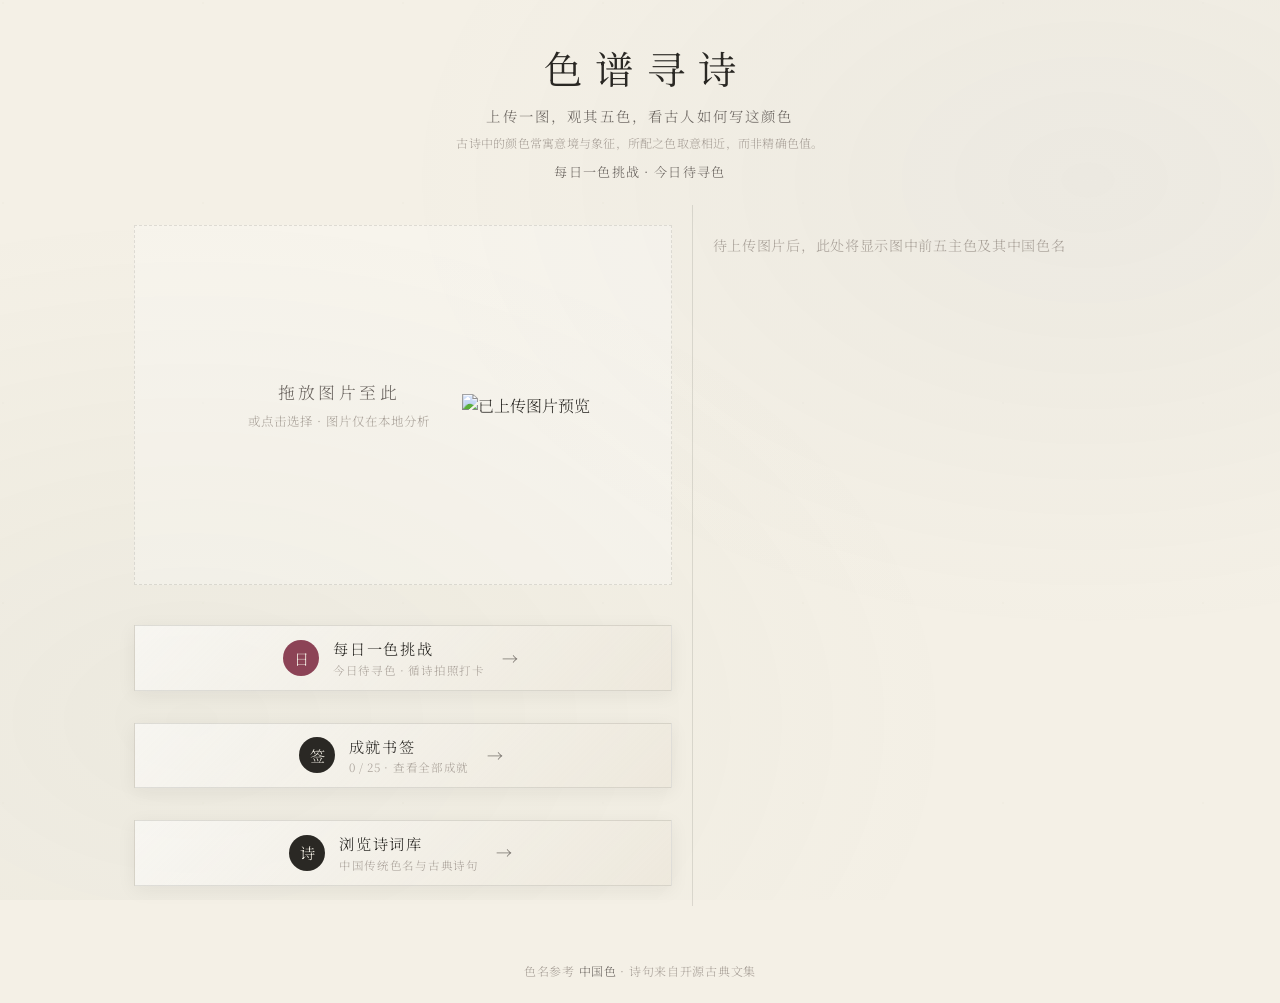
==== index.html @ b38a72d4 "Show refined color glosses on detection cards and bundle for deploy Co-authored-by: Cursor <cursorag" ====
<!DOCTYPE html>
<html lang="zh-CN">
<head>
  <meta charset="UTF-8">
  <meta name="viewport" content="width=device-width, initial-scale=1.0">
  <title>色谱寻诗</title>
  <link rel="preconnect" href="https://fonts.googleapis.com">
  <link rel="preconnect" href="https://fonts.gstatic.com" crossorigin>
  <link href="https://fonts.googleapis.com/css2?family=Noto+Serif+SC:wght@300;400&display=swap" rel="stylesheet">
  <link rel="stylesheet" href="css/style.css">
</head>
<body>
  <div class="page">
    <header class="site-header">
      <h1>色谱寻诗</h1>
      <p class="tagline">上传一图，观其五色，看古人如何写这颜色</p>
      <p class="site-note">古诗中的颜色常寓意境与象征，所配之色取意相近，而非精确色值。</p>
      <p class="site-daily-link"><a href="daily.html" id="header-daily-link">每日一色挑战 · <span id="header-daily-status">加载中…</span></a></p>
    </header>

    <main class="layout">
      <section class="panel panel-left" aria-label="图片上传">
        <div id="upload-zone" class="upload-zone" tabindex="0" role="button" aria-label="点击或拖放上传图片">
          <div id="preview-placeholder" class="preview-placeholder">
            <span class="hint-main">拖放图片至此</span>
            <span class="hint-sub">或点击选择 · 图片仅在本地分析</span>
          </div>
          <img id="preview-img" class="preview-img" alt="已上传图片预览" hidden>
        </div>
        <input id="file-input" type="file" accept="image/*" hidden>
        <div class="panel-cta-row">
          <a href="daily.html" class="browse-cta browse-cta-below-upload daily-cta" aria-label="每日一色挑战">
            <span class="browse-cta-icon" aria-hidden="true">日</span>
            <span class="browse-cta-text">
              <span class="browse-cta-title">每日一色挑战</span>
              <span class="browse-cta-desc"><span id="daily-status-label">今日待寻色</span> · 循诗拍照打卡</span>
            </span>
            <span class="browse-cta-arrow" aria-hidden="true">→</span>
          </a>
          <a href="achievements.html" id="achievements-cta" class="browse-cta browse-cta-below-upload achievements-cta" aria-label="查看全部成就书签">
            <span class="browse-cta-icon" aria-hidden="true">签</span>
            <span class="browse-cta-text">
              <span class="browse-cta-title">成就书签</span>
              <span class="browse-cta-desc"><span id="ach-progress-label">0 / 25</span> · 查看全部成就</span>
            </span>
            <span id="ach-badge" class="ach-badge" hidden aria-hidden="true"></span>
            <span class="browse-cta-arrow" aria-hidden="true">→</span>
          </a>
          <a href="browse.html" class="browse-cta browse-cta-below-upload" aria-label="浏览诗词库">
            <span class="browse-cta-icon" aria-hidden="true">诗</span>
            <span class="browse-cta-text">
              <span class="browse-cta-title">浏览诗词库</span>
              <span class="browse-cta-desc">中国传统色名与古典诗句</span>
            </span>
            <span class="browse-cta-arrow" aria-hidden="true">→</span>
          </a>
        </div>
      </section>

      <section class="panel panel-right" aria-label="中国传统色名">
        <p id="panel-hint" class="panel-hint">待上传图片后，此处将显示图中前五主色及其中国色名</p>
        <p id="panel-status" class="panel-status" hidden></p>
        <div id="color-list" class="color-list"></div>
      </section>
    </main>

    <footer class="site-footer">
      <p>色名参考 <a href="https://zhongguose.com/" target="_blank" rel="noopener">中国色</a> · 诗句来自开源古典文集</p>
    </footer>
  </div>

  <div id="unlock-overlay" class="unlock-overlay" hidden aria-hidden="true">
    <div class="unlock-backdrop"></div>
    <div class="unlock-dialog" role="dialog" aria-labelledby="unlock-title">
      <div class="unlock-glow" aria-hidden="true"></div>
      <img id="unlock-img" class="unlock-img" alt="" hidden>
      <p id="unlock-title" class="unlock-title"></p>
      <p id="unlock-sub" class="unlock-sub"></p>
      <div class="unlock-actions">
        <button type="button" id="unlock-continue" class="unlock-btn unlock-btn-secondary">继续识色</button>
        <a href="achievements.html" class="unlock-btn unlock-btn-primary">查看成就</a>
      </div>
    </div>
  </div>

  <script src="js/poetry-ui.js"></script>
  <script src="js/glosses-data.js"></script>
  <script src="js/glosses.js"></script>
  <script src="js/palette.js"></script>
  <script src="js/poetry-bundle.js"></script>
  <script src="js/extract.js"></script>
  <script src="js/match.js"></script>
  <script src="js/achievements.js"></script>
  <script src="js/daily.js"></script>
  <script src="js/app.js"></script>
</body>
</html>
---- css/style.css ----
/* 识色赋诗 — 宋代淡雅水墨风 */

*, *::before, *::after { box-sizing: border-box; margin: 0; padding: 0; }

:root {
  --paper:     #F4F0E6;
  --paper-mid: #EDE8DC;
  --paper-dark:#E0DAD0;
  --ink:       #2A2824;
  --ink-light: #6B6560;
  --ink-faint: #A8A098;
  --border:    rgba(42, 40, 36, 0.12);
  --shadow:    rgba(42, 40, 36, 0.06);
}

html, body {
  min-height: 100%;
  background: var(--paper);
  color: var(--ink);
  font-family: 'Noto Serif SC', 'STSong', '宋体', serif;
  font-weight: 300;
  -webkit-font-smoothing: antialiased;
}

.page {
  min-height: 100vh;
  display: flex;
  flex-direction: column;
  position: relative;
}

.page::before {
  content: '';
  position: fixed;
  inset: 0;
  background:
    radial-gradient(ellipse at 15% 80%, rgba(120, 140, 110, 0.06) 0%, transparent 50%),
    radial-gradient(ellipse at 85% 20%, rgba(100, 120, 140, 0.05) 0%, transparent 45%),
    url("data:image/svg+xml,%3Csvg width='200' height='200' xmlns='http://www.w3.org/2000/svg'%3E%3Ccircle cx='3' cy='3' r='0.8' fill='rgba(80,70,60,0.04)'/%3E%3C/svg%3E") repeat;
  pointer-events: none;
  z-index: 0;
}

.site-header,
.layout,
.site-footer {
  position: relative;
  z-index: 1;
}

.site-header {
  text-align: center;
  padding: 2.5rem 1.5rem 1.5rem;
}

.site-header h1 {
  font-size: clamp(1.8rem, 4vw, 2.4rem);
  font-weight: 400;
  letter-spacing: 0.35em;
  text-indent: 0.35em;
  color: var(--ink);
}

.tagline {
  margin-top: 0.6rem;
  font-size: 0.9rem;
  color: var(--ink-light);
  letter-spacing: 0.15em;
}

.site-note {
  margin-top: 0.45rem;
  font-size: 0.75rem;
  color: var(--ink-faint);
  line-height: 1.6;
  letter-spacing: 0.02em;
}

.browse-cta {
  display: inline-flex;
  align-items: center;
  gap: 0.85rem;
  margin-top: 1.35rem;
  padding: 0.75rem 1.25rem 0.75rem 1rem;
  border: 1px solid var(--border);
  background: linear-gradient(135deg, rgba(255, 255, 255, 0.55) 0%, rgba(237, 232, 220, 0.9) 100%);
  box-shadow: 0 4px 18px var(--shadow);
  text-decoration: none;
  color: var(--ink);
  transition: transform 0.2s ease, box-shadow 0.2s ease, border-color 0.2s ease;
}

.browse-cta:hover {
  transform: translateY(-1px);
  border-color: rgba(42, 40, 36, 0.2);
  box-shadow: 0 6px 22px rgba(42, 40, 36, 0.1);
}

.browse-cta-icon {
  display: flex;
  align-items: center;
  justify-content: center;
  width: 2.25rem;
  height: 2.25rem;
  border-radius: 50%;
  background: var(--ink);
  color: var(--paper);
  font-size: 0.95rem;
  letter-spacing: 0;
  flex-shrink: 0;
}

.browse-cta-text {
  display: flex;
  flex-direction: column;
  align-items: flex-start;
  gap: 0.15rem;
  text-align: left;
}

.browse-cta-title {
  font-size: 0.95rem;
  letter-spacing: 0.12em;
}

.browse-cta-desc {
  font-size: 0.72rem;
  color: var(--ink-faint);
  letter-spacing: 0.06em;
}

.browse-cta-arrow {
  margin-left: 0.25rem;
  color: var(--ink-light);
  font-size: 1rem;
}

.browse-cta-below-upload {
  display: flex;
  width: 100%;
  margin-top: 1.25rem;
  justify-content: center;
}

.layout {
  flex: 1;
  display: flex;
  gap: 0;
  max-width: 1100px;
  width: 100%;
  margin: 0 auto;
  padding: 0 1.5rem 2rem;
}

.panel {
  padding: 1.25rem;
}

.panel-left {
  flex: 0 0 55%;
  border-right: 1px solid var(--border);
}

.panel-right {
  flex: 0 0 45%;
  display: flex;
  flex-direction: column;
}

.upload-zone {
  min-height: 360px;
  border: 1px dashed var(--border);
  background: rgba(255, 255, 255, 0.25);
  display: flex;
  align-items: center;
  justify-content: center;
  cursor: pointer;
  transition: background 0.25s ease, border-color 0.25s ease;
  position: relative;
  overflow: hidden;
}

.upload-zone:hover,
.upload-zone.drag-over {
  background: rgba(255, 255, 255, 0.45);
  border-color: rgba(42, 40, 36, 0.22);
}

.preview-placeholder {
  text-align: center;
  padding: 2rem;
}

.hint-main {
  display: block;
  font-size: 1.05rem;
  color: var(--ink-light);
  letter-spacing: 0.2em;
}

.hint-sub {
  display: block;
  margin-top: 0.5rem;
  font-size: 0.78rem;
  color: var(--ink-faint);
  letter-spacing: 0.08em;
}

.preview-img {
  max-width: 100%;
  max-height: 420px;
  object-fit: contain;
  display: block;
}

.panel-hint {
  font-size: 0.88rem;
  color: var(--ink-faint);
  line-height: 1.8;
  letter-spacing: 0.05em;
  padding: 0.5rem 0 1rem;
}

.panel-status {
  font-size: 0.85rem;
  color: var(--ink-light);
  letter-spacing: 0.12em;
  padding-bottom: 0.75rem;
}

.panel-status.loading {
  animation: breathe 2s ease-in-out infinite;
}

@keyframes breathe {
  0%, 100% { opacity: 0.45; }
  50% { opacity: 1; }
}

.color-list {
  display: flex;
  flex-direction: column;
  gap: 0.5rem;
}

.color-card {
  border: 1px solid var(--border);
  background: rgba(255, 255, 255, 0.2);
  transition: background 0.2s ease;
}

.color-card.open {
  background: rgba(255, 255, 255, 0.38);
}

.color-header-wrap {
  display: flex;
  align-items: stretch;
}

.color-header-wrap .color-header {
  flex: 1;
  min-width: 0;
}

.poetry-browse-header-wrap {
  display: flex;
  align-items: stretch;
}

.poetry-browse-header-wrap .poetry-browse-header {
  flex: 1;
  min-width: 0;
}

.color-header {
  width: 100%;
  display: flex;
  align-items: center;
  gap: 0.85rem;
  padding: 0.75rem 1rem;
  border: none;
  background: transparent;
  cursor: pointer;
  font-family: inherit;
  text-align: left;
  color: var(--ink);
}

.color-header:hover {
  background: rgba(42, 40, 36, 0.03);
}

.swatch {
  flex-shrink: 0;
  width: 2rem;
  height: 2rem;
  border: 1px solid rgba(42, 40, 36, 0.15);
  border-radius: 2px;
}

.color-name {
  font-size: 1.05rem;
  letter-spacing: 0.18em;
  font-weight: 400;
}

.color-rgb {
  font-size: 0.78rem;
  color: #999;
  margin-left: 0.35em;
  font-family: Consolas, monospace;
  letter-spacing: normal;
}

.chevron {
  width: 0.45rem;
  height: 0.45rem;
  border-right: 1px solid var(--ink-faint);
  border-bottom: 1px solid var(--ink-faint);
  transform: rotate(45deg);
  transition: transform 0.25s ease;
  margin-right: 0.25rem;
}

.color-card.open .chevron {
  transform: rotate(-135deg);
}

.poetry-panel {
  overflow: hidden;
  max-height: 0;
  opacity: 0;
  transition: max-height 0.35s ease, opacity 0.3s ease;
}

.color-card.open .poetry-panel {
  max-height: 900px;
  opacity: 1;
}

.poetry-inner {
  padding: 0 1rem 1rem 3.85rem;
}

.poetry-item-row {
  display: flex;
  align-items: flex-start;
  gap: 0.5rem;
}

.poetry-item-row .poetry-line {
  flex: 1;
  min-width: 0;
}

.btn-remove {
  flex-shrink: 0;
  border: 1px solid var(--border);
  background: rgba(255, 255, 255, 0.35);
  color: var(--ink-faint);
  font-family: inherit;
  font-size: 0.72rem;
  letter-spacing: 0.08em;
  padding: 0.15rem 0.45rem;
  cursor: pointer;
  line-height: 1.4;
  transition: color 0.2s, border-color 0.2s, background 0.2s;
}

.btn-remove:hover {
  color: #8b3a32;
  border-color: rgba(139, 58, 50, 0.35);
  background: rgba(139, 58, 50, 0.06);
}

.btn-remove-color {
  align-self: center;
  margin-right: 0.5rem;
}

.btn-remove-sm {
  padding: 0.1rem 0.35rem;
}

.btn-link {
  border: none;
  background: none;
  font-family: inherit;
  font-size: inherit;
  color: var(--ink-light);
  cursor: pointer;
  text-decoration: underline;
  text-underline-offset: 2px;
  padding: 0;
}

.btn-link:hover {
  color: var(--ink);
}

.footer-edits {
  margin-top: 0.35rem;
  font-size: 0.72rem;
  color: var(--ink-faint);
}

.poetry-add-form {
  margin-top: 1rem;
  padding-top: 0.85rem;
  border-top: 1px dashed var(--border);
}

.poetry-add-label {
  font-size: 0.78rem;
  color: var(--ink-light);
  letter-spacing: 0.1em;
  margin-bottom: 0.5rem;
}

.poetry-add-line {
  width: 100%;
  font-family: inherit;
  font-size: 0.88rem;
  line-height: 1.6;
  padding: 0.45rem 0.55rem;
  border: 1px solid var(--border);
  background: rgba(255, 255, 255, 0.45);
  color: var(--ink);
  resize: vertical;
  min-height: 3rem;
}

.poetry-add-fields {
  display: flex;
  gap: 0.5rem;
  margin-top: 0.45rem;
}

.poetry-add-input {
  flex: 1;
  font-family: inherit;
  font-size: 0.82rem;
  padding: 0.35rem 0.5rem;
  border: 1px solid var(--border);
  background: rgba(255, 255, 255, 0.45);
  color: var(--ink);
}

.btn-add-poem {
  margin-top: 0.55rem;
  border: 1px solid var(--border);
  background: rgba(255, 255, 255, 0.5);
  color: var(--ink);
  font-family: inherit;
  font-size: 0.78rem;
  letter-spacing: 0.12em;
  padding: 0.35rem 0.85rem;
  cursor: pointer;
}

.btn-add-poem:hover {
  background: rgba(255, 255, 255, 0.75);
  border-color: rgba(42, 40, 36, 0.22);
}

.btn-add-trigger {
  border: 1px solid var(--border);
  background: rgba(255, 255, 255, 0.35);
  color: var(--ink-light);
  font-family: inherit;
  font-size: 0.72rem;
  letter-spacing: 0.06em;
  padding: 0.1rem 0.35rem;
  cursor: pointer;
  margin-left: 0.25rem;
}

.btn-add-trigger:hover {
  color: var(--ink);
  background: rgba(255, 255, 255, 0.6);
}

.browse-actions {
  white-space: nowrap;
}

.poetry-inline-panel td {
  padding: 0.75rem 1rem 1rem !important;
  background: rgba(255, 255, 255, 0.25);
}

.tag-user {
  display: inline-block;
  font-size: 0.65rem;
  color: #5a6848;
  background: rgba(90, 104, 72, 0.12);
  padding: 0.05rem 0.35rem;
  margin-right: 0.35rem;
  letter-spacing: 0.04em;
}

.poetry-item-user {
  border-left-color: rgba(90, 104, 72, 0.35);
}

.poetry-item {
  margin-bottom: 1rem;
  border-left: 2px solid var(--paper-dark);
  padding-left: 0.85rem;
}

.poetry-line {
  font-size: 0.95rem;
  line-height: 1.9;
  color: var(--ink);
  letter-spacing: 0.06em;
}

.poetry-meta {
  margin-top: 0.35rem;
  font-size: 0.78rem;
  color: var(--ink-faint);
  letter-spacing: 0.08em;
}

.poetry-meta cite {
  font-style: normal;
}

.poetry-dynasty {
  font-variant-numeric: tabular-nums;
}

.poetry-author::before,
.poetry-meta cite::before {
  content: '·';
  margin: 0 0.35rem;
}

.poetry-meta > .poetry-author:first-child::before,
.poetry-meta > cite:first-child::before {
  content: none;
  margin: 0;
}

.poetry-empty,
.poetry-loading {
  font-size: 0.85rem;
  color: var(--ink-faint);
  letter-spacing: 0.1em;
  padding: 0.25rem 0 0.5rem;
}

.poetry-coverage {
  font-size: 0.72rem;
  color: var(--ink-faint);
  margin-top: 0.25rem;
  letter-spacing: 0.06em;
}

.site-footer {
  text-align: center;
  padding: 1.5rem;
  font-size: 0.75rem;
  color: var(--ink-faint);
  letter-spacing: 0.06em;
}

.site-footer a {
  color: var(--ink-light);
  text-decoration: none;
  border-bottom: 1px solid transparent;
  transition: border-color 0.2s;
}

.site-footer a:hover {
  border-bottom-color: var(--ink-faint);
}

/* —— 数据浏览页 —— */

.browse-page .site-header {
  padding-bottom: 0.5rem;
}

.browse-nav {
  margin-top: 0.75rem;
  font-size: 0.8rem;
}

.browse-nav a {
  color: var(--ink-light);
  text-decoration: none;
  border-bottom: 1px solid transparent;
}

.browse-nav a:hover {
  border-bottom-color: var(--ink-faint);
}

.browse-main {
  flex: 1;
  max-width: 960px;
  margin: 0 auto;
  padding: 0 1.5rem 2rem;
  width: 100%;
}

.browse-tabs {
  display: flex;
  gap: 0.5rem;
  margin-bottom: 1rem;
  border-bottom: 1px solid var(--border);
}

.browse-tab {
  background: none;
  border: none;
  font-family: inherit;
  font-size: 0.9rem;
  color: var(--ink-light);
  padding: 0.6rem 1rem;
  cursor: pointer;
  border-bottom: 2px solid transparent;
  margin-bottom: -1px;
  letter-spacing: 0.08em;
}

.browse-tab.active {
  color: var(--ink);
  border-bottom-color: var(--ink);
}

.browse-toolbar {
  display: flex;
  flex-wrap: wrap;
  align-items: center;
  gap: 1rem;
  margin-bottom: 1rem;
}

.browse-search-mode {
  padding: 0.5rem 0.65rem;
  border: 1px solid var(--border);
  background: rgba(255, 255, 255, 0.4);
  font-family: inherit;
  font-size: 0.85rem;
  color: var(--ink);
  cursor: pointer;
  min-width: 8.5rem;
  letter-spacing: 0.04em;
}

.browse-toolbar input[type="search"] {
  flex: 1;
  min-width: 200px;
  padding: 0.5rem 0.75rem;
  border: 1px solid var(--border);
  background: rgba(255, 255, 255, 0.4);
  font-family: inherit;
  font-size: 0.85rem;
  color: var(--ink);
}

.browse-stats {
  font-size: 0.75rem;
  color: var(--ink-faint);
  white-space: nowrap;
}

.browse-desc {
  font-size: 0.8rem;
  color: var(--ink-light);
  margin-bottom: 1rem;
  line-height: 1.6;
}

.browse-desc a {
  color: var(--ink-light);
}

.browse-table-wrap {
  overflow-x: auto;
  border: 1px solid var(--border);
  background: rgba(255, 255, 255, 0.25);
}

.browse-table {
  width: 100%;
  border-collapse: collapse;
  font-size: 0.82rem;
}

.browse-table th,
.browse-table td {
  padding: 0.45rem 0.65rem;
  text-align: left;
  border-bottom: 1px solid var(--border);
}

.browse-table th {
  font-weight: 400;
  color: var(--ink-light);
  letter-spacing: 0.06em;
  background: rgba(255, 255, 255, 0.2);
}

.browse-table code {
  font-size: 0.78rem;
  color: var(--ink-light);
}

.swatch-sm {
  display: inline-block;
  width: 1.5rem;
  height: 1.5rem;
  border: 1px solid var(--border);
  vertical-align: middle;
}

.tag {
  display: inline-block;
  font-size: 0.72rem;
  padding: 0.1rem 0.4rem;
  letter-spacing: 0.04em;
}

.tag-yes {
  color: #3a6b4a;
  background: rgba(58, 107, 74, 0.1);
}

.tag-no {
  color: var(--ink-faint);
  background: rgba(42, 40, 36, 0.05);
}

.poetry-browse-list {
  display: flex;
  flex-direction: column;
  gap: 0.5rem;
}

.poetry-browse-card {
  border: 1px solid var(--border);
  background: rgba(255, 255, 255, 0.2);
}

.poetry-browse-header {
  width: 100%;
  display: flex;
  align-items: center;
  gap: 0.75rem;
  padding: 0.65rem 1rem;
  background: none;
  border: none;
  font-family: inherit;
  font-size: 0.9rem;
  color: var(--ink);
  cursor: pointer;
  text-align: left;
}

.poetry-browse-name {
  flex: 1;
}

.poetry-browse-meta {
  font-size: 0.75rem;
  color: var(--ink-faint);
  letter-spacing: 0.06em;
}

.poetry-browse-body {
  display: none;
  padding: 0 1rem 1rem 2.5rem;
}

.poetry-browse-card.open .poetry-browse-body {
  display: block;
}

.poetry-browse-card.open .chevron {
  transform: rotate(90deg);
}

.poetry-tier {
  font-size: 0.7rem;
  color: var(--ink-faint);
  margin-left: 0.5rem;
}

.poetry-empty-cell {
  text-align: center;
  color: var(--ink-faint);
  padding: 1.5rem !important;
  font-size: 0.85rem;
}

/* ── 成就书签 ── */

.panel-cta-row {
  display: flex;
  flex-direction: column;
  gap: 0.75rem;
  margin-top: 1.25rem;
}

.achievements-cta {
  position: relative;
  cursor: pointer;
  font-family: inherit;
  text-align: left;
}

.achievements-cta.ach-cta-flash {
  animation: ach-cta-pulse 0.6s ease 2;
  border-color: rgba(58, 107, 74, 0.45);
}

@keyframes ach-cta-pulse {
  0%, 100% { box-shadow: 0 4px 18px var(--shadow); }
  50% { box-shadow: 0 6px 28px rgba(58, 107, 74, 0.22); }
}

.ach-badge {
  position: absolute;
  top: 0.5rem;
  right: 2rem;
  width: 1.25rem;
  height: 1.25rem;
  border-radius: 50%;
  background: #3a6b4a;
  color: #fff;
  font-size: 0.75rem;
  line-height: 1.25rem;
  text-align: center;
}

/* 快捷面板 */
.ach-sheet-backdrop,
.unlock-backdrop {
  position: fixed;
  inset: 0;
  background: rgba(42, 40, 36, 0.35);
  z-index: 100;
}

.ach-sheet-panel {
  position: fixed;
  left: 0;
  right: 0;
  bottom: 0;
  z-index: 101;
  max-height: 70vh;
  padding: 1.25rem 1.5rem 1.75rem;
  background: linear-gradient(180deg, var(--paper) 0%, var(--paper-mid) 100%);
  border-top: 1px solid var(--border);
  box-shadow: 0 -8px 32px rgba(42, 40, 36, 0.12);
  transform: translateY(100%);
  transition: transform 0.35s cubic-bezier(0.22, 1, 0.36, 1);
}

body.ach-sheet-open .ach-sheet-panel {
  transform: translateY(0);
}

.ach-sheet-header {
  display: flex;
  align-items: center;
  justify-content: space-between;
  margin-bottom: 0.75rem;
}

.ach-sheet-header h2 {
  font-size: 1.1rem;
  font-weight: 400;
  letter-spacing: 0.2em;
}

.ach-sheet-close {
  background: none;
  border: none;
  font-size: 1.5rem;
  line-height: 1;
  color: var(--ink-light);
  cursor: pointer;
  padding: 0.25rem 0.5rem;
}

.ach-sheet-progress {
  font-size: 0.85rem;
  color: var(--ink-light);
  margin-bottom: 1rem;
  letter-spacing: 0.08em;
}

.ach-sheet-recent {
  display: flex;
  gap: 0.75rem;
  overflow-x: auto;
  padding-bottom: 0.5rem;
  margin-bottom: 1rem;
}

.ach-sheet-item {
  flex: 0 0 auto;
  width: 5.5rem;
  text-align: center;
}

.ach-sheet-item img {
  width: 100%;
  height: 7rem;
  object-fit: contain;
  border-radius: 6px;
  background: rgba(255, 255, 255, 0.35);
}

.ach-sheet-item span {
  display: block;
  margin-top: 0.35rem;
  font-size: 0.72rem;
  color: var(--ink-light);
  letter-spacing: 0.06em;
}

.ach-sheet-empty {
  font-size: 0.85rem;
  color: var(--ink-faint);
  line-height: 1.7;
}

.ach-sheet-all {
  display: block;
  text-align: center;
  font-size: 0.88rem;
  color: var(--ink);
  letter-spacing: 0.12em;
  text-decoration: none;
  padding: 0.65rem;
  border: 1px solid var(--border);
  background: rgba(255, 255, 255, 0.35);
  transition: background 0.2s ease;
}

.ach-sheet-all:hover {
  background: rgba(255, 255, 255, 0.55);
}

/* 解锁动画 */
.unlock-overlay {
  position: fixed;
  inset: 0;
  z-index: 200;
  display: flex;
  align-items: center;
  justify-content: center;
  pointer-events: none;
  opacity: 0;
  transition: opacity 0.35s ease;
}

.unlock-overlay.unlock-visible {
  opacity: 1;
  pointer-events: auto;
}

.unlock-dialog {
  position: relative;
  z-index: 201;
  text-align: center;
  padding: 2rem 1.75rem;
  max-width: 320px;
  width: 90%;
  transform: translateY(40px) scale(0.92);
  opacity: 0;
  transition: transform 0.65s cubic-bezier(0.22, 1.2, 0.36, 1), opacity 0.45s ease;
}

.unlock-overlay.unlock-visible .unlock-dialog {
  transform: translateY(0) scale(1);
  opacity: 1;
}

.unlock-glow {
  position: absolute;
  inset: -20%;
  border-radius: 50%;
  background: radial-gradient(circle, rgba(42, 40, 36, 0.08) 0%, transparent 70%);
  animation: unlock-glow 1.2s ease-out forwards;
  pointer-events: none;
}

@keyframes unlock-glow {
  0% { opacity: 0; transform: scale(0.8); }
  40% { opacity: 1; }
  100% { opacity: 0.4; transform: scale(1.15); }
}

.unlock-img {
  position: relative;
  max-height: 280px;
  width: auto;
  max-width: 100%;
  object-fit: contain;
  filter: drop-shadow(0 12px 28px rgba(42, 40, 36, 0.18));
  margin-bottom: 1.25rem;
}

.unlock-title {
  font-size: 1.15rem;
  letter-spacing: 0.25em;
  text-indent: 0.25em;
  color: var(--ink);
  animation: unlock-title-in 0.8s ease 0.2s both;
}

.unlock-sub {
  margin-top: 0.5rem;
  font-size: 0.85rem;
  color: var(--ink-light);
  letter-spacing: 0.15em;
  animation: unlock-title-in 0.8s ease 0.35s both;
}

@keyframes unlock-title-in {
  from { opacity: 0; letter-spacing: 0.45em; }
  to { opacity: 1; letter-spacing: 0.25em; }
}

.unlock-actions {
  display: flex;
  gap: 0.75rem;
  justify-content: center;
  margin-top: 1.75rem;
  animation: unlock-title-in 0.6s ease 0.5s both;
}

.unlock-btn {
  padding: 0.55rem 1.1rem;
  font-family: inherit;
  font-size: 0.82rem;
  letter-spacing: 0.1em;
  border: 1px solid var(--border);
  cursor: pointer;
  text-decoration: none;
  transition: background 0.2s ease, transform 0.2s ease;
}

.unlock-btn-secondary {
  background: rgba(255, 255, 255, 0.35);
  color: var(--ink-light);
}

.unlock-btn-primary {
  background: var(--ink);
  color: var(--paper);
  border-color: var(--ink);
}

.unlock-btn:hover {
  transform: translateY(-1px);
}

/* 成就页 */
.achievements-page .ach-main {
  max-width: 900px;
  margin: 0 auto;
  padding: 0 1.5rem 2.5rem;
}

.ach-progress-wrap {
  margin-bottom: 2rem;
  text-align: center;
}

.ach-progress-text {
  font-size: 1rem;
  letter-spacing: 0.15em;
  color: var(--ink);
  margin-bottom: 0.75rem;
}

.ach-progress-bar {
  height: 3px;
  background: var(--paper-dark);
  border-radius: 2px;
  overflow: hidden;
  max-width: 360px;
  margin: 0 auto;
}

.ach-progress-fill {
  height: 100%;
  width: 0;
  background: linear-gradient(90deg, var(--ink-light), var(--ink));
  border-radius: 2px;
  transition: width 0.6s cubic-bezier(0.22, 1, 0.36, 1);
}

.ach-progress-hint {
  margin-top: 0.75rem;
  font-size: 0.78rem;
  color: var(--ink-faint);
  line-height: 1.7;
  letter-spacing: 0.04em;
}

.ach-grid {
  display: grid;
  grid-template-columns: repeat(auto-fill, minmax(140px, 1fr));
  gap: 1rem;
}

.ach-card {
  border: 1px solid var(--border);
  background: linear-gradient(135deg, rgba(255, 255, 255, 0.45) 0%, rgba(237, 232, 220, 0.85) 100%);
  border-radius: 8px;
  padding: 0.75rem;
  display: flex;
  flex-direction: column;
  align-items: center;
  transition: transform 0.25s ease, box-shadow 0.25s ease;
}

.ach-card-unlocked:hover {
  transform: translateY(-3px);
  box-shadow: 0 8px 24px var(--shadow);
}

.ach-card-locked {
  filter: grayscale(0.85);
  opacity: 0.55;
}

.ach-card-img-wrap {
  width: 100%;
  height: 9rem;
  display: flex;
  align-items: center;
  justify-content: center;
  background: rgba(255, 255, 255, 0.3);
  border-radius: 6px;
  overflow: hidden;
}

.ach-card-preview-btn {
  padding: 0;
  border: none;
  font: inherit;
  cursor: zoom-in;
  transition: background 0.2s ease;
}

.ach-card-preview-btn:hover,
.ach-card-preview-btn:focus-visible {
  background: rgba(255, 255, 255, 0.55);
  outline: 2px solid rgba(42, 40, 36, 0.15);
  outline-offset: 2px;
}

.ach-card-img {
  max-width: 100%;
  max-height: 100%;
  object-fit: contain;
}

.ach-card-placeholder {
  flex-direction: column;
  gap: 0.5rem;
}

.ach-lock-icon {
  font-size: 1.5rem;
  color: var(--ink-faint);
  opacity: 0.6;
}

.ach-swatch {
  display: inline-block;
  width: 1rem;
  height: 1rem;
  border-radius: 50%;
  border: 1px solid var(--border);
  vertical-align: middle;
}

.ach-swatch-muted {
  opacity: 0.7;
}

.ach-card-info {
  margin-top: 0.65rem;
  text-align: center;
  width: 100%;
}

.ach-card-name {
  display: block;
  font-size: 0.88rem;
  letter-spacing: 0.1em;
  color: var(--ink);
}

.ach-card-date,
.ach-card-hint {
  display: block;
  margin-top: 0.25rem;
  font-size: 0.68rem;
  color: var(--ink-faint);
  letter-spacing: 0.04em;
}

.ach-download-btn {
  margin-top: 0.6rem;
  padding: 0.35rem 0.75rem;
  font-size: 0.72rem;
  letter-spacing: 0.08em;
  color: var(--ink);
  text-decoration: none;
  border: 1px solid var(--border);
  background: rgba(255, 255, 255, 0.4);
  border-radius: 4px;
  transition: background 0.2s ease;
}

.ach-download-btn:hover {
  background: rgba(255, 255, 255, 0.7);
}

.ach-storage-note {
  margin-top: 2.5rem;
  text-align: center;
  font-size: 0.72rem;
  color: var(--ink-faint);
  letter-spacing: 0.04em;
}

.ach-preview-overlay {
  position: fixed;
  inset: 0;
  z-index: 300;
  display: flex;
  align-items: center;
  justify-content: center;
  padding: 1.25rem;
  pointer-events: none;
  opacity: 0;
  transition: opacity 0.28s ease;
}

.ach-preview-overlay.ach-preview-visible {
  opacity: 1;
  pointer-events: auto;
}

.ach-preview-backdrop {
  position: absolute;
  inset: 0;
  background: rgba(42, 40, 36, 0.55);
  backdrop-filter: blur(4px);
}

.ach-preview-dialog {
  position: relative;
  z-index: 301;
  width: min(92vw, 420px);
  max-height: 90vh;
  overflow: auto;
  padding: 1.5rem 1.25rem 1.35rem;
  text-align: center;
  background: linear-gradient(160deg, rgba(255, 255, 255, 0.96) 0%, rgba(237, 232, 220, 0.98) 100%);
  border: 1px solid var(--border);
  border-radius: 10px;
  box-shadow: 0 18px 48px rgba(42, 40, 36, 0.22);
  transform: translateY(16px) scale(0.96);
  transition: transform 0.32s cubic-bezier(0.22, 1.1, 0.36, 1);
}

.ach-preview-overlay.ach-preview-visible .ach-preview-dialog {
  transform: translateY(0) scale(1);
}

.ach-preview-close {
  position: absolute;
  top: 0.55rem;
  right: 0.65rem;
  width: 2rem;
  height: 2rem;
  padding: 0;
  border: none;
  background: transparent;
  font-size: 1.45rem;
  line-height: 1;
  color: var(--ink-faint);
  cursor: pointer;
}

.ach-preview-close:hover,
.ach-preview-close:focus-visible {
  color: var(--ink);
}

.ach-preview-img {
  max-width: 100%;
  max-height: min(62vh, 520px);
  object-fit: contain;
  filter: drop-shadow(0 10px 24px rgba(42, 40, 36, 0.16));
}

.ach-preview-title {
  margin-top: 1rem;
  font-size: 1.05rem;
  letter-spacing: 0.18em;
  text-indent: 0.18em;
  color: var(--ink);
}

.ach-preview-meta {
  margin-top: 0.45rem;
  font-size: 0.75rem;
  color: var(--ink-faint);
  letter-spacing: 0.06em;
}

.ach-preview-download {
  display: inline-block;
  margin-top: 0.85rem;
}

body.ach-preview-open {
  overflow: hidden;
}

.ach-error {
  text-align: center;
  color: var(--ink-faint);
  padding: 2rem;
}

/* ── 每日一色挑战 ── */

.site-daily-link {
  margin-top: 0.65rem;
  font-size: 0.82rem;
}

.site-daily-link a {
  color: var(--ink-light);
  text-decoration: none;
  letter-spacing: 0.1em;
  border-bottom: 1px solid transparent;
  transition: border-color 0.2s ease, color 0.2s ease;
}

.site-daily-link a:hover {
  color: var(--ink);
  border-bottom-color: var(--border);
}

.daily-cta .browse-cta-icon {
  background: #8c4356;
}

.daily-main {
  max-width: 640px;
  margin: 0 auto;
  padding: 0 1.5rem 2.5rem;
}

.daily-date {
  text-align: center;
  font-size: 0.88rem;
  color: var(--ink-light);
  letter-spacing: 0.12em;
  margin-bottom: 1.25rem;
}

.daily-done-badge {
  display: block;
  width: fit-content;
  margin: -0.5rem auto 1rem;
  padding: 0.25rem 0.75rem;
  font-size: 0.72rem;
  letter-spacing: 0.12em;
  color: #3a6b4a;
  border: 1px solid rgba(58, 107, 74, 0.35);
  background: rgba(58, 107, 74, 0.08);
  border-radius: 999px;
}

.daily-hint-card {
  padding: 1.75rem 1.5rem;
  margin-bottom: 1.5rem;
  border: 1px solid var(--border);
  background: linear-gradient(135deg, rgba(255, 255, 255, 0.5) 0%, rgba(237, 232, 220, 0.85) 100%);
  text-align: center;
}

.daily-hint-line {
  font-size: clamp(1.05rem, 3.5vw, 1.35rem);
  line-height: 1.85;
  letter-spacing: 0.08em;
  color: var(--ink);
  font-weight: 400;
  border: none;
  margin: 0;
  padding: 0;
}

.daily-hint-source {
  margin-top: 0.85rem;
  font-size: 0.82rem;
  color: var(--ink-light);
  letter-spacing: 0.06em;
}

.daily-imagery {
  margin-top: 0.65rem;
  font-size: 0.75rem;
  color: var(--ink-faint);
  letter-spacing: 0.06em;
}

.daily-upload-section {
  margin-top: 0.5rem;
}

.daily-upload-actions {
  display: flex;
  gap: 0.65rem;
  margin-top: 0.85rem;
}

.daily-upload-btn {
  flex: 1;
  padding: 0.65rem 0.85rem;
  font-family: inherit;
  font-size: 0.82rem;
  letter-spacing: 0.12em;
  color: var(--ink);
  background: rgba(255, 255, 255, 0.45);
  border: 1px solid var(--border);
  cursor: pointer;
  transition: background 0.2s, border-color 0.2s;
}

.daily-upload-btn:hover,
.daily-upload-btn:focus-visible {
  background: rgba(255, 255, 255, 0.72);
  border-color: rgba(42, 40, 36, 0.28);
}

.daily-upload-btn-secondary {
  background: rgba(255, 255, 255, 0.28);
}

.daily-upload-zone {
  min-height: 280px;
}

.daily-fail-colors {
  margin-top: 1rem;
  padding: 1rem;
  border: 1px solid var(--border);
  background: rgba(255, 255, 255, 0.25);
}

.daily-fail-label {
  font-size: 0.78rem;
  color: var(--ink-faint);
  margin-bottom: 0.65rem;
  letter-spacing: 0.06em;
}

.daily-fail-list {
  display: flex;
  flex-wrap: wrap;
  gap: 0.5rem;
}

.daily-fail-chip {
  display: inline-flex;
  align-items: center;
  gap: 0.35rem;
  padding: 0.3rem 0.55rem;
  font-size: 0.78rem;
  border: 1px solid var(--border);
  background: rgba(255, 255, 255, 0.4);
  letter-spacing: 0.04em;
}

.daily-done-panel {
  text-align: center;
  padding: 1.5rem;
  margin-bottom: 1.5rem;
  border: 1px solid rgba(58, 107, 74, 0.25);
  background: rgba(58, 107, 74, 0.06);
}

.daily-done-title {
  font-size: 0.9rem;
  letter-spacing: 0.2em;
  color: #3a6b4a;
}

.daily-done-color {
  margin-top: 0.65rem;
  font-size: 1.05rem;
  letter-spacing: 0.15em;
  color: var(--ink);
}

.daily-done-img {
  margin-top: 1rem;
  max-height: 240px;
  width: auto;
  max-width: 100%;
  object-fit: contain;
  filter: drop-shadow(0 8px 20px rgba(42, 40, 36, 0.12));
}

.daily-done-note {
  margin-top: 0.75rem;
  font-size: 0.78rem;
  color: var(--ink-faint);
  letter-spacing: 0.06em;
}

.daily-success-dialog {
  position: relative;
}

.daily-stamp {
  position: absolute;
  top: -0.5rem;
  right: -0.25rem;
  width: 4.5rem;
  height: 4.5rem;
  border: 3px solid #b54a4a;
  border-radius: 50%;
  color: #b54a4a;
  font-size: 0.72rem;
  line-height: 1.35;
  letter-spacing: 0.08em;
  display: flex;
  align-items: center;
  justify-content: center;
  text-align: center;
  transform: rotate(-12deg);
  opacity: 0;
  animation: daily-stamp-in 0.7s cubic-bezier(0.22, 1.2, 0.36, 1) 0.25s forwards;
  pointer-events: none;
}

@keyframes daily-stamp-in {
  0% { opacity: 0; transform: rotate(-12deg) scale(1.8); }
  70% { opacity: 1; transform: rotate(-12deg) scale(0.95); }
  100% { opacity: 0.92; transform: rotate(-12deg) scale(1); }
}

@media (max-width: 768px) {
  .layout {
    flex-direction: column;
    padding: 0 1rem 1.5rem;
  }

  .panel-left {
    flex: none;
    border-right: none;
    border-bottom: 1px solid var(--border);
    padding-bottom: 1.5rem;
  }

  .panel-right {
    flex: none;
  }

  .upload-zone {
    min-height: 240px;
  }

  .poetry-inner {
    padding-left: 1rem;
  }

  .unlock-dialog {
    max-width: 100%;
    padding: 1.5rem 1rem;
  }

  .unlock-img {
    max-height: 220px;
  }

  .unlock-actions {
    flex-direction: column;
  }

  .ach-grid {
    grid-template-columns: repeat(auto-fill, minmax(120px, 1fr));
    gap: 0.75rem;
  }

  .daily-hint-card {
    padding: 1.25rem 1rem;
  }

  .daily-upload-zone {
    min-height: 220px;
  }
}
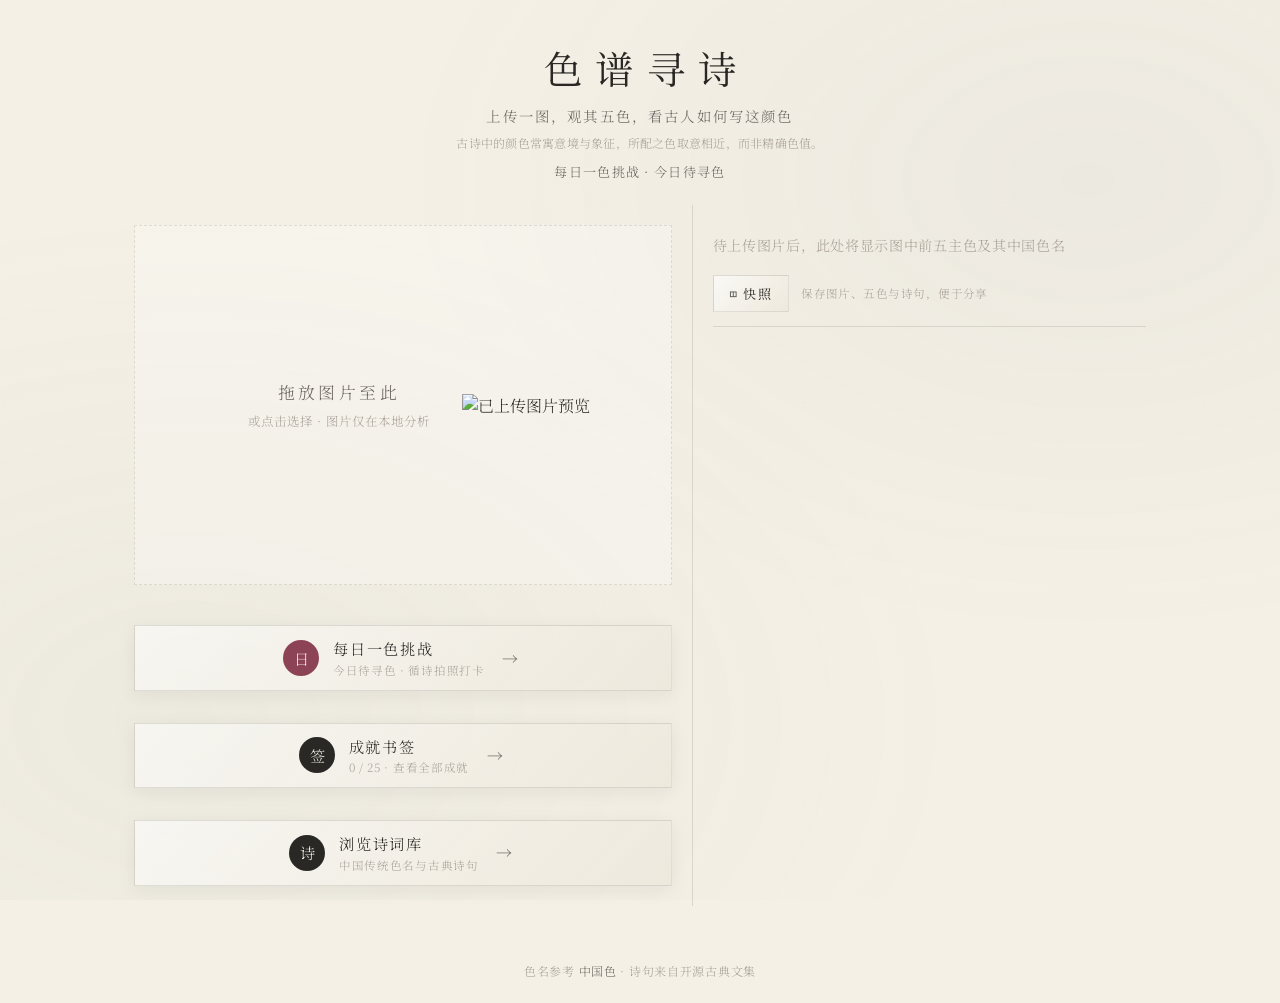
==== commit 31a0358a: "Add shareable color snapshot with mobile-friendly vertical layout Co-authored-by: Cursor <cursoragen" ====
--- a/index.html
+++ b/index.html
@@ -60,6 +60,13 @@
       <section class="panel panel-right" aria-label="中国传统色名">
         <p id="panel-hint" class="panel-hint">待上传图片后，此处将显示图中前五主色及其中国色名</p>
         <p id="panel-status" class="panel-status" hidden></p>
+        <div id="snapshot-bar" class="snapshot-bar" hidden>
+          <button type="button" id="snapshot-btn" class="snapshot-btn" aria-label="生成识色快照">
+            <span class="snapshot-btn-icon" aria-hidden="true">◫</span>
+            <span class="snapshot-btn-text">快照</span>
+          </button>
+          <p class="snapshot-bar-note">保存图片、五色与诗句，便于分享</p>
+        </div>
         <div id="color-list" class="color-list"></div>
       </section>
     </main>
@@ -67,6 +74,23 @@
     <footer class="site-footer">
       <p>色名参考 <a href="https://zhongguose.com/" target="_blank" rel="noopener">中国色</a> · 诗句来自开源古典文集</p>
     </footer>
+  </div>
+
+  <div id="snapshot-overlay" class="snapshot-overlay" hidden aria-hidden="true">
+    <div class="snapshot-backdrop"></div>
+    <div class="snapshot-dialog" role="dialog" aria-labelledby="snapshot-dialog-title">
+      <header class="snapshot-dialog-head">
+        <h2 id="snapshot-dialog-title" class="snapshot-dialog-title">识色快照</h2>
+        <button type="button" id="snapshot-close" class="snapshot-close" aria-label="关闭">×</button>
+      </header>
+      <div class="snapshot-preview-wrap">
+        <img id="snapshot-preview" class="snapshot-preview" alt="色谱寻诗快照预览" hidden>
+      </div>
+      <p class="snapshot-hint">手机上可长按图片保存到相册</p>
+      <div class="snapshot-actions">
+        <button type="button" id="snapshot-save" class="snapshot-save-btn">保存图片</button>
+      </div>
+    </div>
   </div>
 
   <div id="unlock-overlay" class="unlock-overlay" hidden aria-hidden="true">
@@ -92,6 +116,7 @@
   <script src="js/match.js"></script>
   <script src="js/achievements.js"></script>
   <script src="js/daily.js"></script>
+  <script src="js/snapshot.js"></script>
   <script src="js/app.js"></script>
 </body>
 </html>
--- a/css/style.css
+++ b/css/style.css
@@ -237,6 +237,207 @@
   50% { opacity: 1; }
 }
 
+/* —— 快照 —— */
+.snapshot-bar {
+  display: flex;
+  align-items: center;
+  gap: 0.75rem;
+  padding: 0 0 0.85rem;
+  margin-bottom: 0.15rem;
+  border-bottom: 1px solid var(--border);
+}
+
+.snapshot-btn {
+  display: inline-flex;
+  align-items: center;
+  gap: 0.4rem;
+  padding: 0.45rem 0.95rem;
+  border: 1px solid var(--border);
+  background: linear-gradient(135deg, rgba(255, 255, 255, 0.65) 0%, rgba(237, 232, 220, 0.95) 100%);
+  color: var(--ink);
+  font-family: inherit;
+  font-size: 0.82rem;
+  letter-spacing: 0.14em;
+  cursor: pointer;
+  transition: transform 0.2s ease, box-shadow 0.2s ease, opacity 0.2s ease;
+  flex-shrink: 0;
+}
+
+.snapshot-btn:hover:not(:disabled) {
+  transform: translateY(-1px);
+  box-shadow: 0 4px 14px var(--shadow);
+}
+
+.snapshot-btn:disabled {
+  opacity: 0.65;
+  cursor: wait;
+}
+
+.snapshot-btn-icon {
+  font-size: 0.95rem;
+  opacity: 0.75;
+  letter-spacing: 0;
+}
+
+.snapshot-bar-note {
+  font-size: 0.72rem;
+  color: var(--ink-faint);
+  letter-spacing: 0.04em;
+  line-height: 1.5;
+}
+
+body.snapshot-open {
+  overflow: hidden;
+}
+
+.snapshot-overlay {
+  position: fixed;
+  inset: 0;
+  z-index: 1200;
+  display: flex;
+  align-items: flex-end;
+  justify-content: center;
+  padding: 0;
+  opacity: 0;
+  transition: opacity 0.28s ease;
+}
+
+.snapshot-overlay.snapshot-visible {
+  opacity: 1;
+}
+
+.snapshot-backdrop {
+  position: absolute;
+  inset: 0;
+  background: rgba(42, 40, 36, 0.42);
+}
+
+.snapshot-dialog {
+  position: relative;
+  z-index: 1;
+  width: 100%;
+  max-width: 520px;
+  max-height: 92vh;
+  display: flex;
+  flex-direction: column;
+  background: var(--paper);
+  border: 1px solid var(--border);
+  box-shadow: 0 -8px 40px rgba(42, 40, 36, 0.18);
+  transform: translateY(100%);
+  transition: transform 0.32s ease;
+}
+
+.snapshot-overlay.snapshot-visible .snapshot-dialog {
+  transform: translateY(0);
+}
+
+.snapshot-dialog-head {
+  display: flex;
+  align-items: center;
+  justify-content: space-between;
+  padding: 0.85rem 1rem 0.65rem;
+  border-bottom: 1px solid var(--border);
+  flex-shrink: 0;
+}
+
+.snapshot-dialog-title {
+  font-size: 0.95rem;
+  font-weight: 400;
+  letter-spacing: 0.2em;
+}
+
+.snapshot-close {
+  border: none;
+  background: transparent;
+  font-size: 1.5rem;
+  line-height: 1;
+  color: var(--ink-faint);
+  cursor: pointer;
+  padding: 0.15rem 0.35rem;
+}
+
+.snapshot-preview-wrap {
+  flex: 1;
+  overflow: auto;
+  -webkit-overflow-scrolling: touch;
+  padding: 0.85rem 1rem;
+  background: rgba(255, 255, 255, 0.2);
+}
+
+.snapshot-preview {
+  display: block;
+  width: 100%;
+  height: auto;
+  border: 1px solid var(--border);
+  box-shadow: 0 6px 24px var(--shadow);
+}
+
+.snapshot-hint {
+  flex-shrink: 0;
+  text-align: center;
+  font-size: 0.72rem;
+  color: var(--ink-faint);
+  padding: 0.5rem 1rem 0;
+  letter-spacing: 0.06em;
+}
+
+.snapshot-actions {
+  flex-shrink: 0;
+  padding: 0.75rem 1rem 1.1rem;
+}
+
+.snapshot-save-btn {
+  width: 100%;
+  padding: 0.75rem 1rem;
+  border: none;
+  background: var(--ink);
+  color: var(--paper);
+  font-family: inherit;
+  font-size: 0.88rem;
+  letter-spacing: 0.18em;
+  cursor: pointer;
+  transition: opacity 0.2s ease;
+}
+
+.snapshot-save-btn:hover {
+  opacity: 0.9;
+}
+
+@media (min-width: 769px) {
+  .snapshot-overlay {
+    align-items: center;
+    padding: 1.5rem;
+  }
+
+  .snapshot-dialog {
+    max-height: 88vh;
+    border-radius: 2px;
+    transform: translateY(12px) scale(0.98);
+  }
+
+  .snapshot-overlay.snapshot-visible .snapshot-dialog {
+    transform: translateY(0) scale(1);
+  }
+}
+
+@media (max-width: 768px) {
+  .snapshot-bar {
+    flex-direction: column;
+    align-items: stretch;
+    gap: 0.45rem;
+  }
+
+  .snapshot-btn {
+    justify-content: center;
+    width: 100%;
+    padding: 0.6rem 1rem;
+  }
+
+  .snapshot-bar-note {
+    text-align: center;
+  }
+}
+
 .color-list {
   display: flex;
   flex-direction: column;
@@ -299,6 +500,22 @@
   border-radius: 2px;
 }
 
+.color-ident {
+  flex: 1;
+  min-width: 0;
+  display: flex;
+  flex-direction: column;
+  gap: 0.3rem;
+  padding: 0.08rem 0 0.04rem;
+}
+
+.color-ident-top {
+  display: flex;
+  align-items: baseline;
+  flex-wrap: wrap;
+  gap: 0.35rem 0.65rem;
+}
+
 .color-name {
   font-size: 1.05rem;
   letter-spacing: 0.18em;
@@ -306,11 +523,24 @@
 }
 
 .color-rgb {
-  font-size: 0.78rem;
+  font-size: 0.76rem;
   color: #999;
-  margin-left: 0.35em;
   font-family: Consolas, monospace;
   letter-spacing: normal;
+  font-weight: 400;
+}
+
+.color-gloss {
+  display: block;
+  font-size: 0.8rem;
+  font-weight: 300;
+  color: var(--ink-faint);
+  letter-spacing: 0.13em;
+  line-height: 1.55;
+  opacity: 0.82;
+  padding: 0.12rem 0 0.08rem 0.62rem;
+  margin: 0;
+  border-left: 1px solid rgba(168, 160, 152, 0.32);
 }
 
 .chevron {
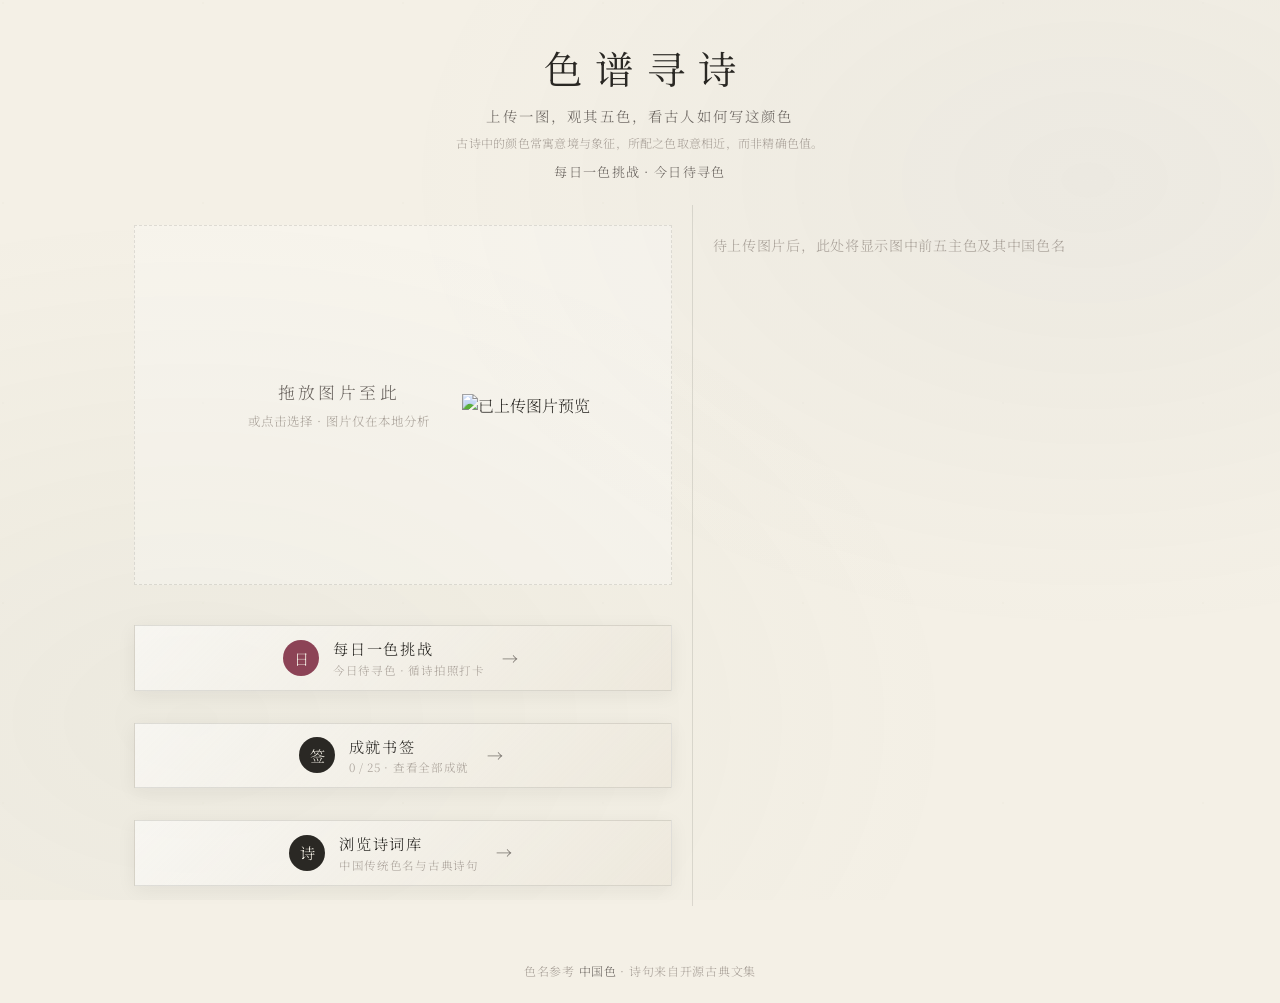
==== commit 113c720b: "Snapshot: always place colors on right; improve WeChat long-press save Co-authored-by: Cursor <curso" ====
--- a/index.html
+++ b/index.html
@@ -86,7 +86,7 @@
       <div class="snapshot-preview-wrap">
         <img id="snapshot-preview" class="snapshot-preview" alt="色谱寻诗快照预览" hidden>
       </div>
-      <p class="snapshot-hint">手机上可长按图片保存到相册</p>
+      <p id="snapshot-hint" class="snapshot-hint">手机上可长按图片保存到相册</p>
       <div class="snapshot-actions">
         <button type="button" id="snapshot-save" class="snapshot-save-btn">保存图片</button>
       </div>
--- a/css/style.css
+++ b/css/style.css
@@ -238,6 +238,10 @@
 }
 
 /* —— 快照 —— */
+.snapshot-bar[hidden] {
+  display: none !important;
+}
+
 .snapshot-bar {
   display: flex;
   align-items: center;
@@ -299,11 +303,17 @@
   justify-content: center;
   padding: 0;
   opacity: 0;
+  pointer-events: none;
   transition: opacity 0.28s ease;
+}
+
+.snapshot-overlay[hidden] {
+  display: none !important;
 }
 
 .snapshot-overlay.snapshot-visible {
   opacity: 1;
+  pointer-events: auto;
 }
 
 .snapshot-backdrop {
@@ -370,6 +380,41 @@
   height: auto;
   border: 1px solid var(--border);
   box-shadow: 0 6px 24px var(--shadow);
+  -webkit-touch-callout: default;
+  user-select: none;
+  -webkit-user-select: none;
+}
+
+.snapshot-hint-flash {
+  color: var(--ink);
+  animation: snapshot-hint-pulse 0.8s ease 2;
+}
+
+@keyframes snapshot-hint-pulse {
+  0%, 100% { opacity: 1; }
+  50% { opacity: 0.45; }
+}
+
+.snapshot-overlay--wechat .snapshot-dialog {
+  max-width: 100%;
+  max-height: 96vh;
+}
+
+.snapshot-overlay--wechat .snapshot-preview-wrap {
+  padding: 0.5rem 0.65rem;
+}
+
+.snapshot-overlay--wechat .snapshot-hint {
+  font-size: 0.82rem;
+  color: var(--ink-light);
+  padding: 0.65rem 1rem 0.25rem;
+  line-height: 1.65;
+}
+
+.snapshot-overlay--wechat .snapshot-save-btn {
+  background: var(--paper-mid);
+  color: var(--ink);
+  border: 1px solid var(--border);
 }
 
 .snapshot-hint {
@@ -1180,6 +1225,10 @@
 }
 
 /* 解锁动画 */
+.unlock-overlay[hidden] {
+  display: none !important;
+}
+
 .unlock-overlay {
   position: fixed;
   inset: 0;
